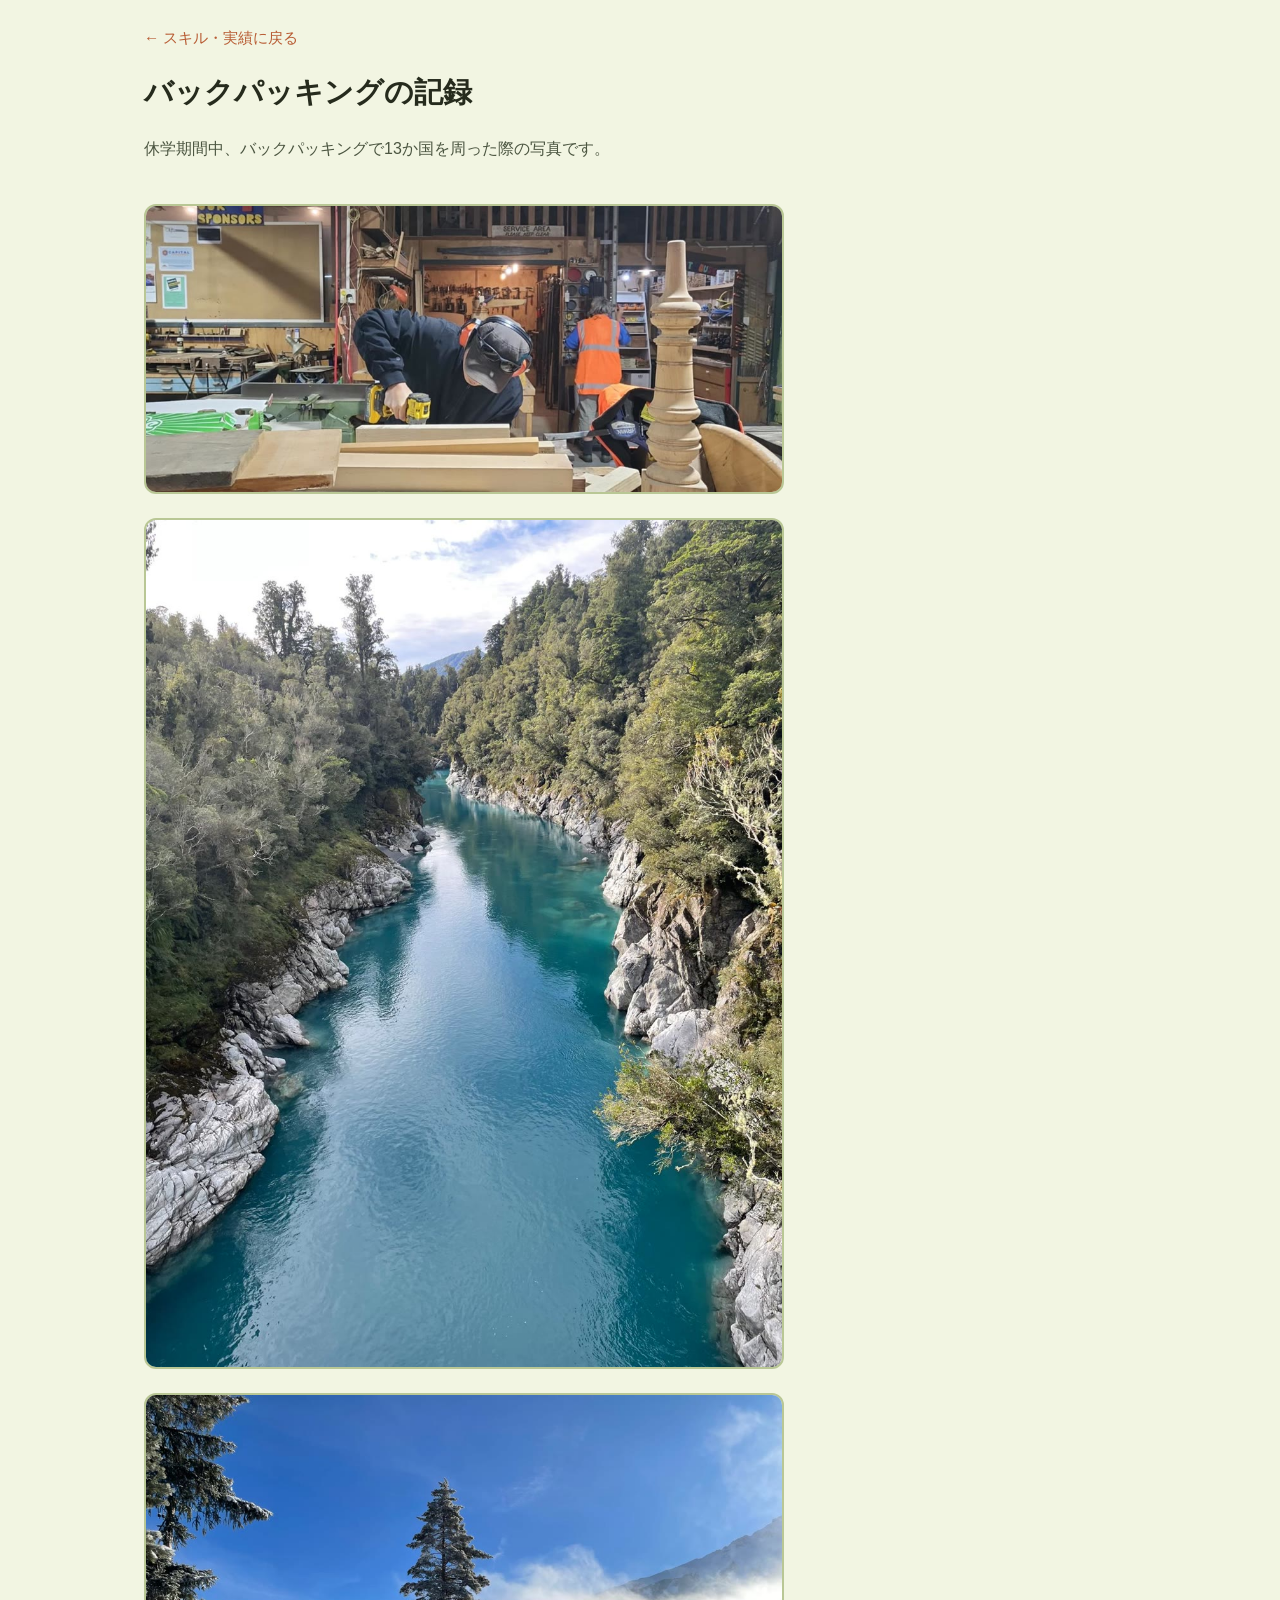
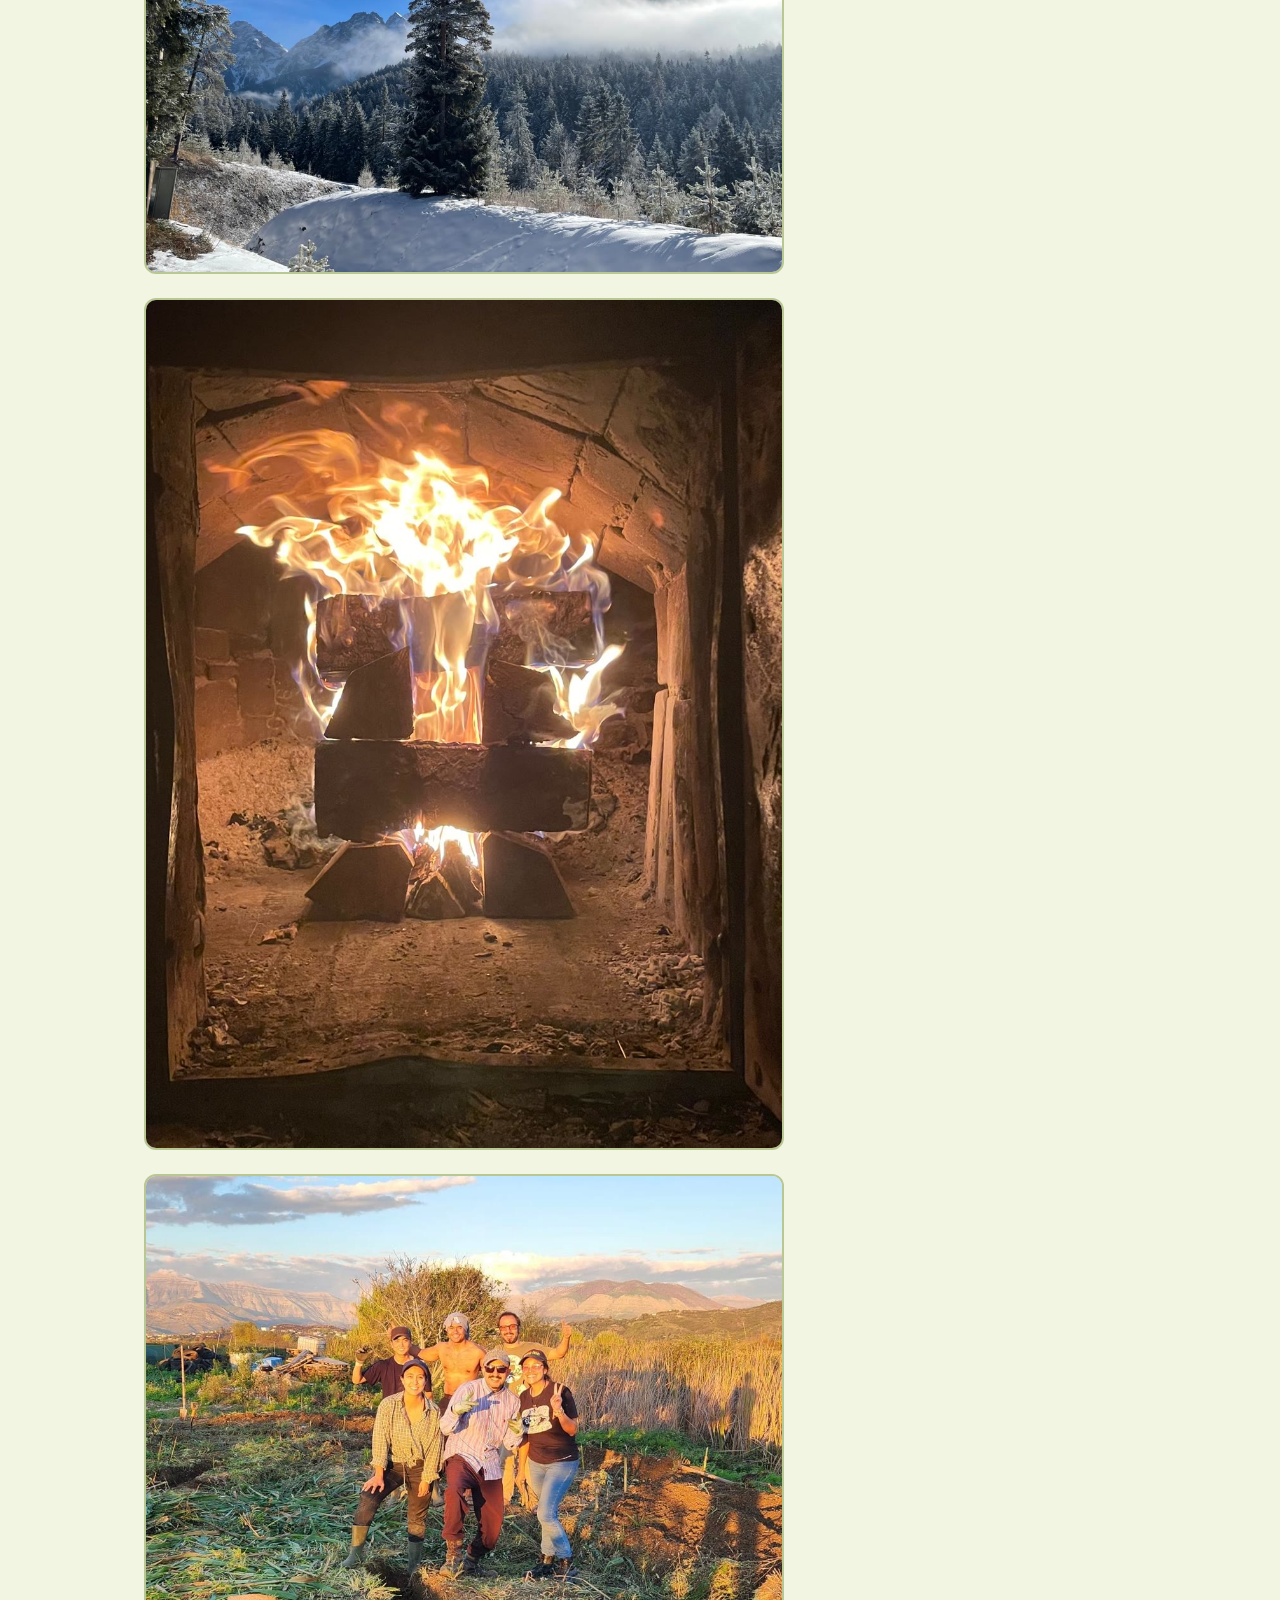
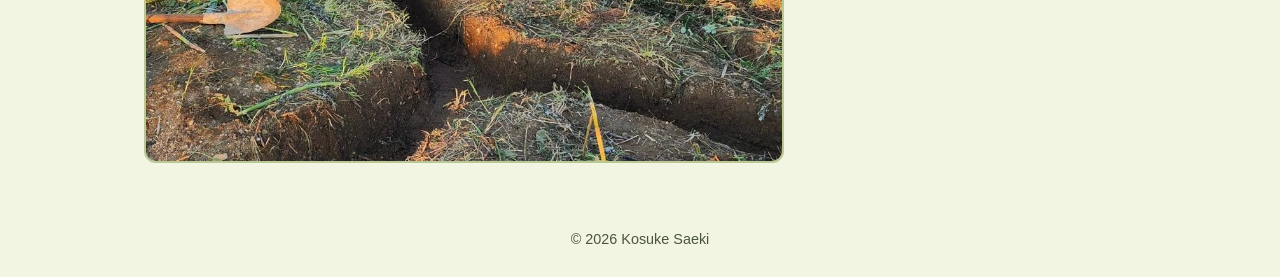
==== backpacking.html @ e6f02293 "Replace top banner photo, move backpacking photos to a dedicated gallery - Set the header banner to " ====
<!doctype html>
<html lang="ja">
<head>
  <meta charset="UTF-8" />
  <meta name="viewport" content="width=device-width, initial-scale=1.0" />
  <meta name="robots" content="noindex, nofollow" />
  <title>バックパッキングの記録 | 佐伯鴻介 Portfolio</title>
  <link rel="stylesheet" href="style.css" />
</head>
<body>
  <div class="page-header">
    <a class="back-link" href="skills.html">&larr; スキル・実績に戻る</a>
    <h1>バックパッキングの記録</h1>
    <p class="page-lead">休学期間中、バックパッキングで13か国を周った際の写真です。</p>
  </div>

  <section class="detail-section photo-gallery">
    <img src="images/backpacking-1.jpg" alt="バックパッキング中の一コマ1" />
    <img src="images/backpacking-2.jpg" alt="バックパッキング中の一コマ2" />
    <img src="images/backpacking-3.jpg" alt="バックパッキング中の一コマ3" />
    <img src="images/backpacking-4.jpg" alt="バックパッキング中の一コマ4" />
    <img src="images/backpacking-5.jpg" alt="バックパッキング中の一コマ5" />
  </section>

  <footer>&copy; 2026 Kosuke Saeki</footer>
</body>
</html>
---- style.css ----
:root {
  --color-bg: #f2f5e2;
  --color-card-bg: #e7edd0;
  --color-border: #b9c795;
  --color-text: #262b1d;
  --color-text-secondary: #4b5540;
  --color-accent: #b85c34;
  --color-accent-hover: #9a4b2a;
  --font-family: "Yu Gothic Medium", "Yu Gothic", "Noto Sans JP",
    "Hiragino Kaku Gothic ProN", Meiryo, sans-serif;
  --max-width: 1040px;
}

* {
  box-sizing: border-box;
}

body {
  margin: 0;
  background-color: var(--color-bg);
  color: var(--color-text);
  font-family: var(--font-family);
  font-size: 16px;
  line-height: 1.8;
}

a {
  color: var(--color-accent);
}

a:hover,
a:focus {
  color: var(--color-accent-hover);
}

img {
  max-width: 100%;
  display: block;
}

.container {
  max-width: var(--max-width);
  margin: 0 auto;
  padding: 0 24px;
}

/* ヘッダーバナー */
.banner {
  width: 100%;
  height: 280px;
  overflow: hidden;
}

.banner img {
  width: 100%;
  height: 100%;
  object-fit: cover;
}

/* 氏名・基本情報エリア */
.profile-summary {
  display: flex;
  align-items: center;
  gap: 32px;
  padding: 40px 24px;
  max-width: var(--max-width);
  margin: 0 auto;
}

.profile-summary__photo {
  flex: 0 0 auto;
  width: 144px;
  height: 144px;
  border-radius: 50%;
  overflow: hidden;
  border: 3px solid var(--color-border);
  background-color: var(--color-card-bg);
}

.profile-summary__photo img {
  width: 100%;
  height: 100%;
  object-fit: cover;
}

.profile-summary__text h1 {
  margin: 0 0 12px;
  font-size: 2rem;
}

.profile-summary__text p {
  margin: 0;
  color: var(--color-text-secondary);
  font-size: 1.05rem;
}

/* 5ブロックのナビゲーションカード */
.nav-grid {
  display: grid;
  grid-template-columns: repeat(5, 1fr);
  gap: 20px;
  padding: 16px 24px 56px;
  max-width: var(--max-width);
  margin: 0 auto;
}

.nav-card {
  display: flex;
  flex-direction: column;
  align-items: center;
  justify-content: center;
  aspect-ratio: 1 / 1;
  background-color: var(--color-card-bg);
  border: 2px solid var(--color-border);
  border-radius: 12px;
  text-decoration: none;
  color: var(--color-text);
  transition: border-color 0.2s ease, transform 0.2s ease;
}

.nav-card:hover,
.nav-card:focus {
  border-color: var(--color-accent);
  transform: translateY(-4px);
  color: var(--color-text);
}

.nav-card__label {
  width: 100%;
  text-align: center;
  padding: 10px 8px;
  font-size: 1rem;
  font-weight: 700;
  border-top: 2px solid var(--color-border);
  margin-top: auto;
}

.nav-card:hover .nav-card__label,
.nav-card:focus .nav-card__label {
  border-top-color: var(--color-accent);
}

.nav-card--photo {
  background-size: cover;
  background-position: center;
  justify-content: flex-end;
}

.nav-card--photo .nav-card__label {
  background-color: rgba(38, 43, 29, 0.72);
  color: #fff;
  border-top: none;
}

.nav-card--photo:hover,
.nav-card--photo:focus {
  border-color: var(--color-accent);
}

.nav-card--photo:hover .nav-card__label,
.nav-card--photo:focus .nav-card__label {
  background-color: var(--color-accent);
}

/* 詳細ページ内のセクション画像 */
.section-thumb {
  float: right;
  width: 260px;
  max-width: 40%;
  height: auto;
  margin: 0 0 20px 24px;
  border-radius: 12px;
  border: 2px solid var(--color-border);
  object-fit: cover;
}

.section-thumb--small {
  width: 160px;
}

.photo-gallery {
  display: flex;
  flex-direction: column;
  gap: 24px;
}

.photo-gallery img {
  width: 100%;
  max-width: 640px;
  border-radius: 12px;
  border: 2px solid var(--color-border);
}

@media (max-width: 600px) {
  .section-thumb {
    float: none;
    width: 100%;
    max-width: 320px;
    margin: 0 auto 20px;
  }

  .section-thumb--small {
    max-width: 160px;
  }
}

/* 詳細ページ共通 */
.page-header {
  padding: 24px;
  max-width: var(--max-width);
  margin: 0 auto;
}

.back-link {
  display: inline-block;
  margin-bottom: 16px;
  font-size: 0.95rem;
  text-decoration: none;
}

.page-header h1 {
  margin: 0 0 8px;
  font-size: 1.8rem;
}

.page-lead {
  color: var(--color-text-secondary);
}

.detail-section {
  max-width: var(--max-width);
  margin: 0 auto;
  padding: 0 24px 40px;
}

.detail-section h2 {
  font-size: 1.3rem;
  border-bottom: 2px solid var(--color-border);
  padding-bottom: 6px;
  margin-top: 40px;
}

.detail-section .placeholder-note {
  color: var(--color-text-secondary);
  font-style: normal;
}

.detail-section ul {
  margin: 0;
  padding-left: 1.4em;
}

.detail-section li {
  margin-bottom: 6px;
}

.photo-grid {
  display: grid;
  grid-template-columns: repeat(2, 1fr);
  gap: 16px;
  max-width: 480px;
}

.photo-grid img {
  width: 100%;
  aspect-ratio: 1 / 1;
  object-fit: cover;
  border-radius: 12px;
  border: 2px solid var(--color-border);
}

@media (max-width: 480px) {
  .photo-grid {
    grid-template-columns: 1fr;
    max-width: 260px;
  }
}

footer {
  text-align: center;
  padding: 24px;
  color: var(--color-text-secondary);
  font-size: 0.9rem;
}

/* レスポンシブ */
@media (max-width: 900px) {
  .nav-grid {
    grid-template-columns: repeat(3, 1fr);
  }
}

@media (max-width: 600px) {
  .banner {
    height: 160px;
  }

  .profile-summary {
    flex-direction: column;
    text-align: center;
    gap: 16px;
    padding: 28px 20px;
  }

  .nav-grid {
    grid-template-columns: repeat(2, 1fr);
    padding: 8px 20px 40px;
  }

  .profile-summary__text h1 {
    font-size: 1.6rem;
  }
}
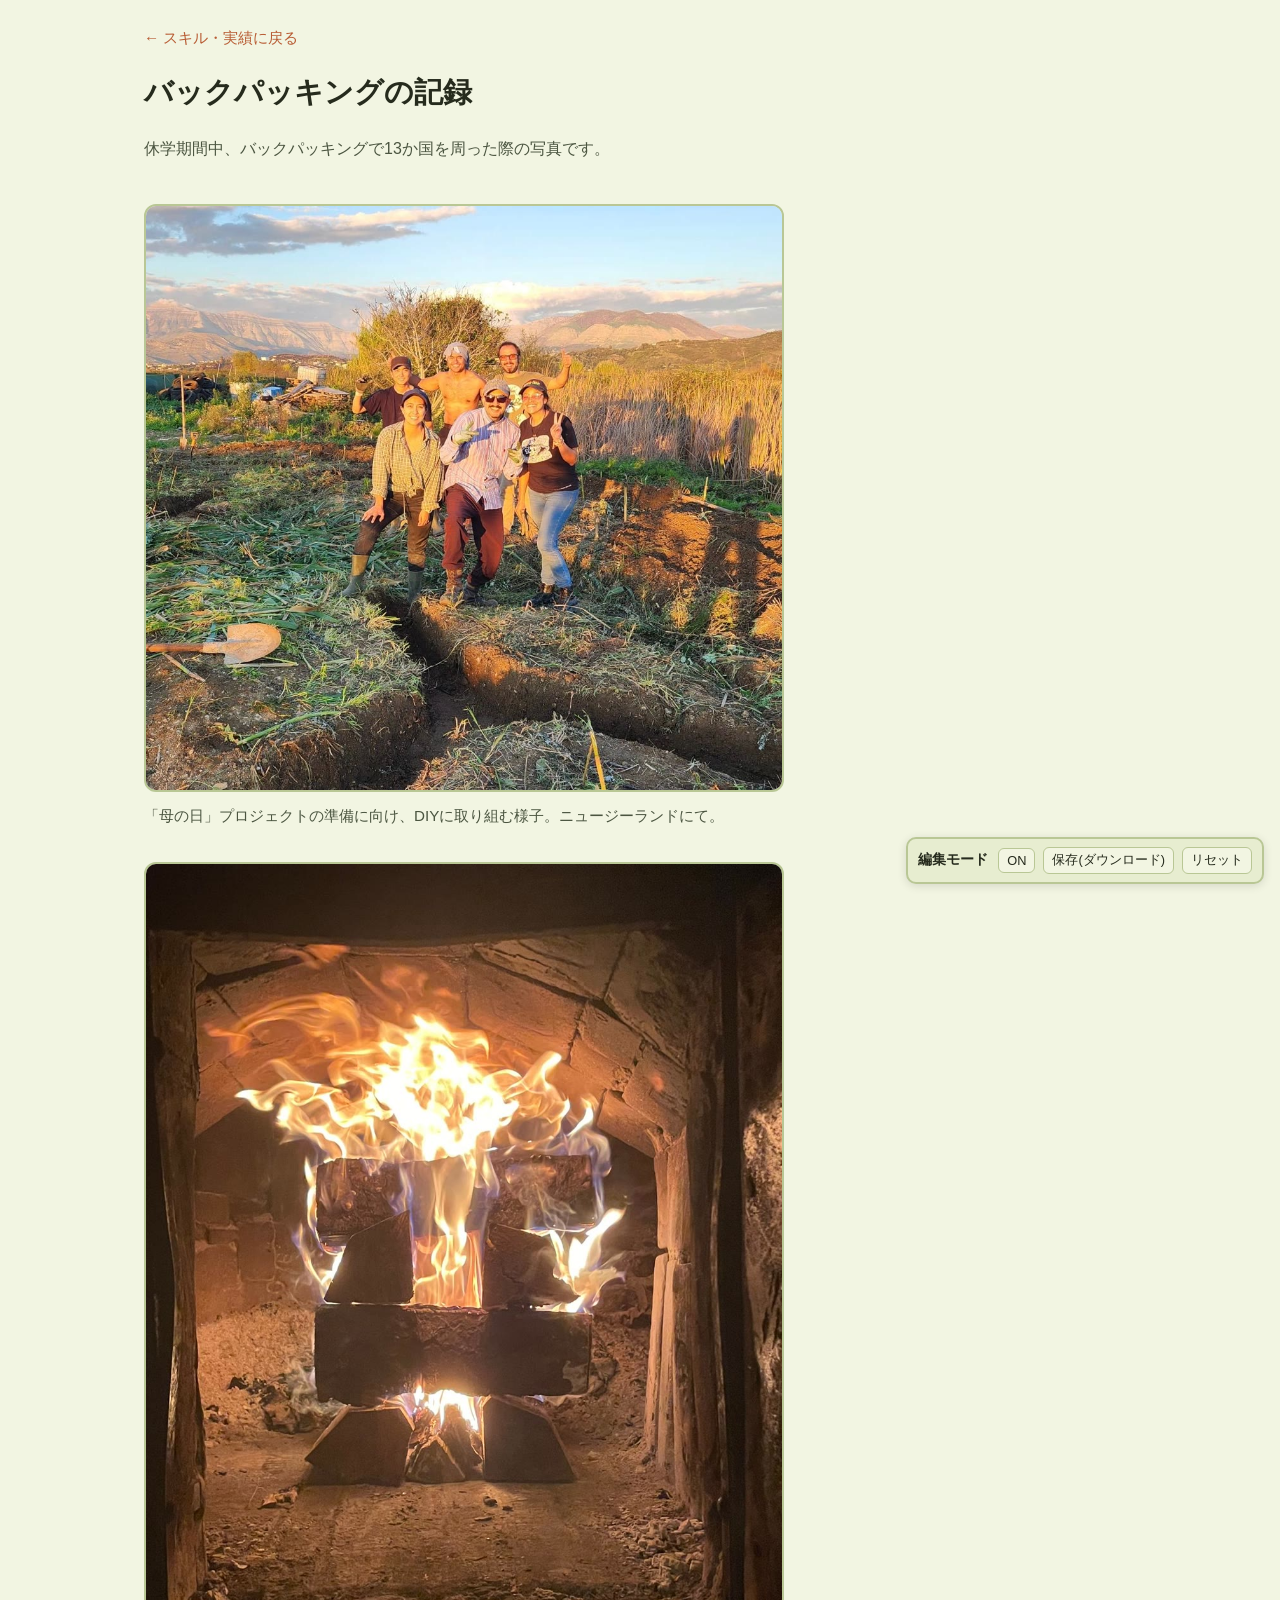
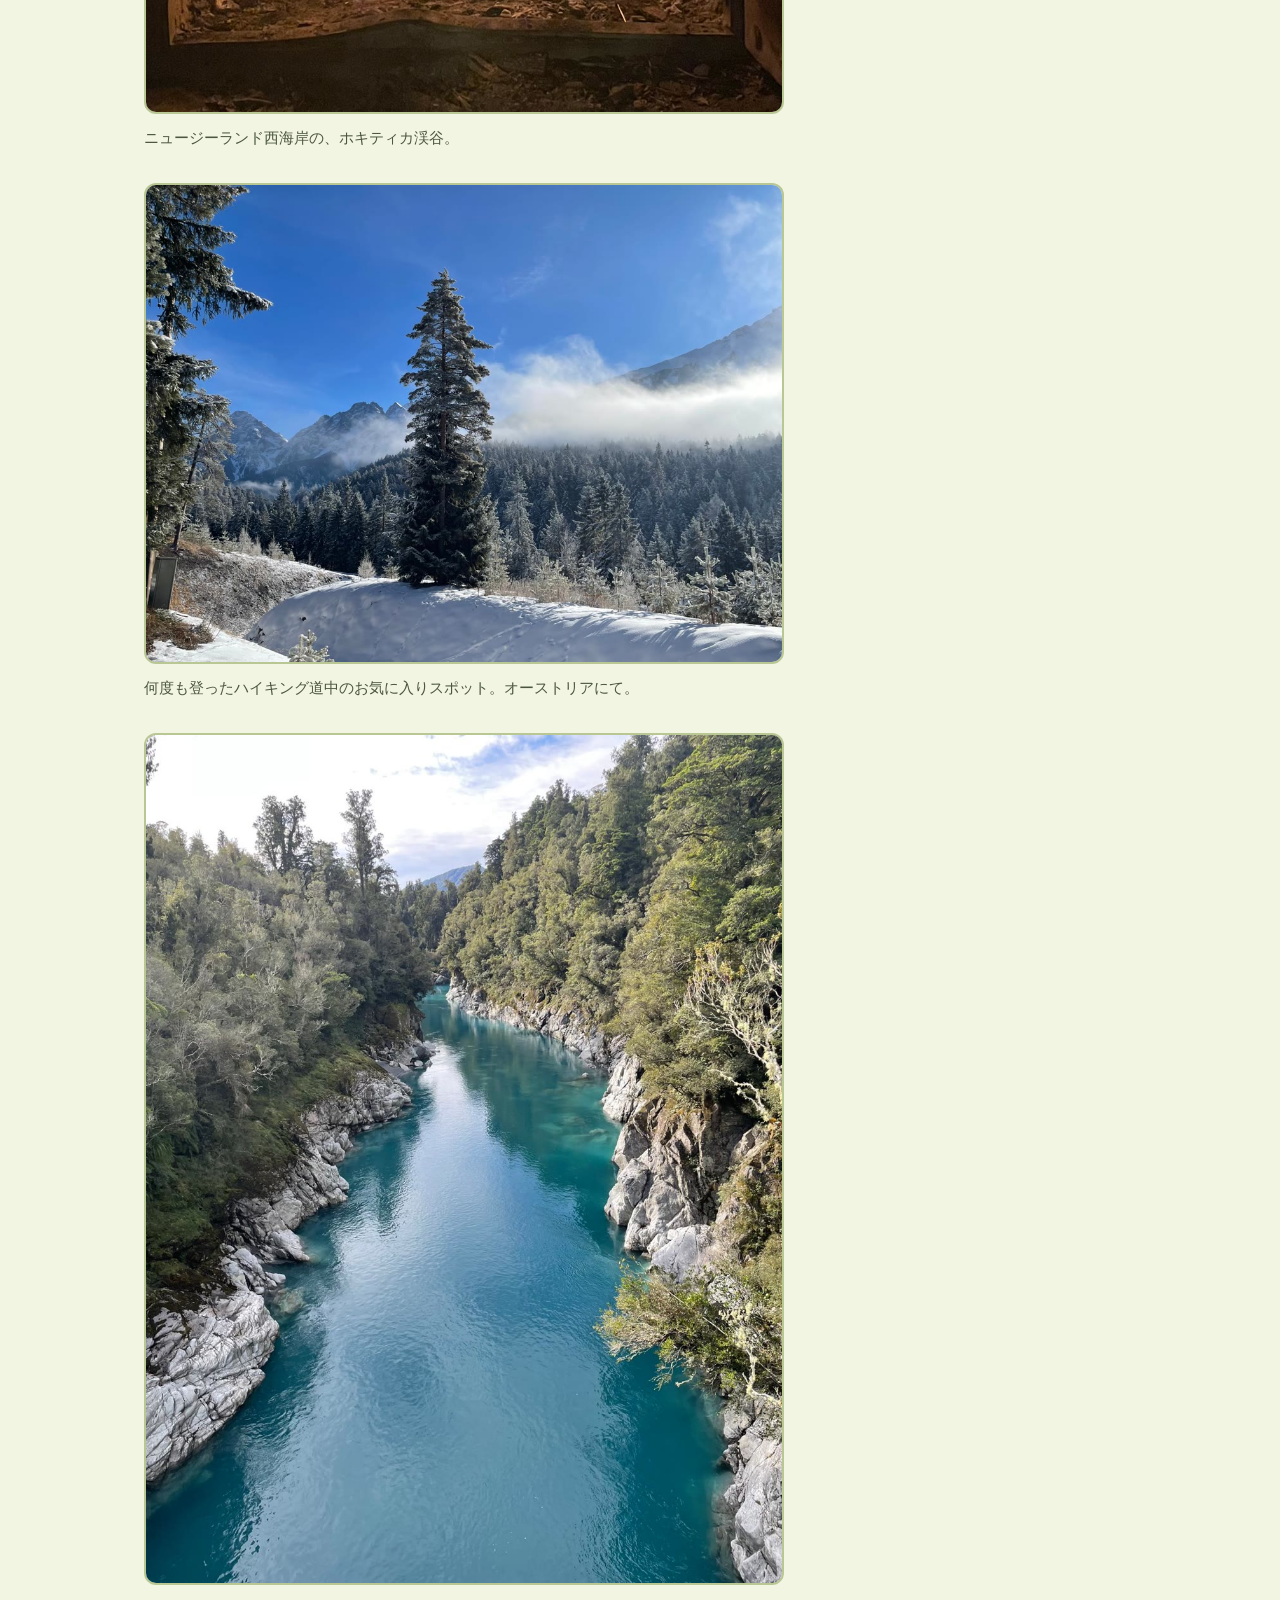
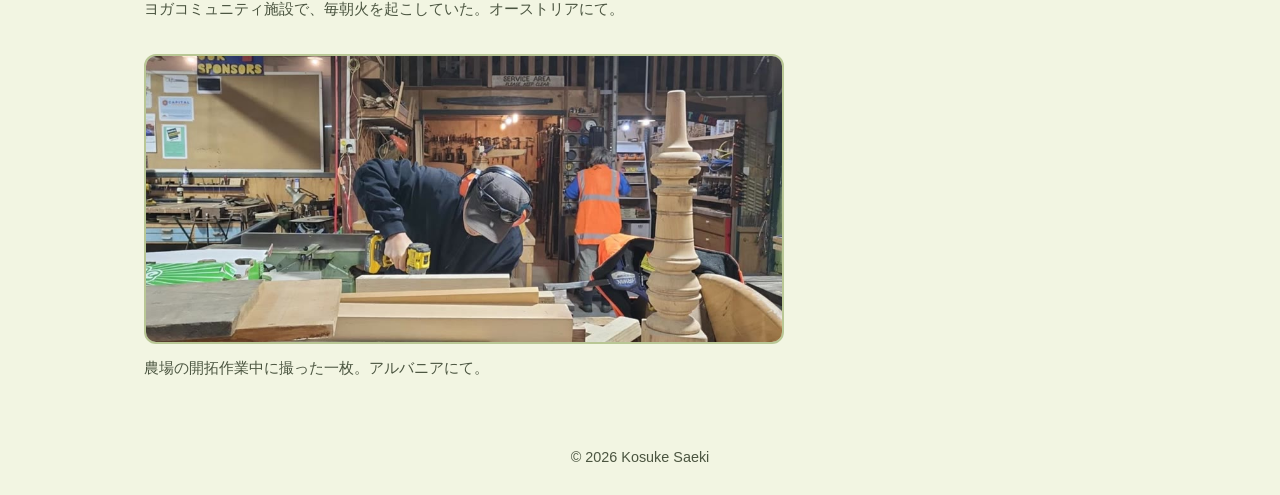
==== commit debb1a65: "Re-enable text editing across all seven pages Restore edit-mode.js and its script include on every p" ====
--- a/backpacking.html
+++ b/backpacking.html
@@ -15,13 +15,29 @@
   </div>
 
   <section class="detail-section photo-gallery">
-    <img src="images/backpacking-1.jpg" alt="バックパッキング中の一コマ1" />
-    <img src="images/backpacking-2.jpg" alt="バックパッキング中の一コマ2" />
-    <img src="images/backpacking-3.jpg" alt="バックパッキング中の一コマ3" />
-    <img src="images/backpacking-4.jpg" alt="バックパッキング中の一コマ4" />
-    <img src="images/backpacking-5.jpg" alt="バックパッキング中の一コマ5" />
+    <figure>
+      <img src="images/backpacking-5.jpg" alt="ニュージーランドでDIYに取り組む様子" />
+      <figcaption>「母の日」プロジェクトの準備に向け、DIYに取り組む様子。ニュージーランドにて。</figcaption>
+    </figure>
+    <figure>
+      <img src="images/backpacking-4.jpg" alt="ニュージーランド西海岸のホキティカ渓谷" />
+      <figcaption>ニュージーランド西海岸の、ホキティカ渓谷。</figcaption>
+    </figure>
+    <figure>
+      <img src="images/backpacking-3.jpg" alt="オーストリアでのお気に入りのハイキングスポット" />
+      <figcaption>何度も登ったハイキング道中のお気に入りスポット。オーストリアにて。</figcaption>
+    </figure>
+    <figure>
+      <img src="images/backpacking-2.jpg" alt="オーストリアのヨガコミュニティ施設で火を起こす様子" />
+      <figcaption>ヨガコミュニティ施設で、毎朝火を起こしていた。オーストリアにて。</figcaption>
+    </figure>
+    <figure>
+      <img src="images/backpacking-1.jpg" alt="アルバニアの農場での開拓作業" />
+      <figcaption>農場の開拓作業中に撮った一枚。アルバニアにて。</figcaption>
+    </figure>
   </section>
 
   <footer>&copy; 2026 Kosuke Saeki</footer>
+  <script src="edit-mode.js" defer></script>
 </body>
 </html>
--- a/style.css
+++ b/style.css
@@ -181,14 +181,25 @@
 .photo-gallery {
   display: flex;
   flex-direction: column;
-  gap: 24px;
+  gap: 32px;
+}
+
+.photo-gallery figure {
+  margin: 0;
+  max-width: 640px;
 }
 
 .photo-gallery img {
   width: 100%;
-  max-width: 640px;
+  display: block;
   border-radius: 12px;
   border: 2px solid var(--color-border);
+}
+
+.photo-gallery figcaption {
+  margin-top: 10px;
+  color: var(--color-text-secondary);
+  font-size: 0.95rem;
 }
 
 @media (max-width: 600px) {
@@ -283,6 +294,88 @@
   font-size: 0.9rem;
 }
 
+/* 編集モード */
+.edit-mode-active [contenteditable="true"]:hover,
+.edit-mode-active [contenteditable="true"]:focus {
+  outline: 2px dashed var(--color-accent);
+  outline-offset: 2px;
+  background-color: rgba(184, 92, 52, 0.06);
+}
+
+.edit-panel {
+  position: fixed;
+  right: 16px;
+  bottom: 16px;
+  z-index: 1000;
+  display: flex;
+  align-items: center;
+  gap: 8px;
+  background-color: var(--color-card-bg);
+  border: 2px solid var(--color-border);
+  border-radius: 10px;
+  padding: 8px 10px;
+  font-size: 0.85rem;
+  box-shadow: 0 2px 10px rgba(0, 0, 0, 0.12);
+}
+
+.edit-panel__label {
+  font-weight: 700;
+  color: var(--color-text);
+  margin-right: 2px;
+}
+
+.edit-panel button {
+  font-family: var(--font-family);
+  font-size: 0.8rem;
+  border: 1px solid var(--color-border);
+  background-color: var(--color-bg);
+  color: var(--color-text);
+  border-radius: 6px;
+  padding: 4px 8px;
+  cursor: pointer;
+}
+
+.edit-panel button:hover {
+  border-color: var(--color-accent);
+  color: var(--color-accent);
+}
+
+.edit-img-dragging {
+  cursor: grabbing !important;
+  opacity: 0.85;
+  outline: 2px dashed var(--color-accent);
+  outline-offset: 2px;
+}
+
+.edit-img-toolbar {
+  position: absolute;
+  z-index: 1001;
+  display: flex;
+  gap: 4px;
+  background-color: var(--color-card-bg);
+  border: 2px solid var(--color-accent);
+  border-radius: 8px;
+  padding: 4px;
+  box-shadow: 0 2px 10px rgba(0, 0, 0, 0.18);
+}
+
+.edit-img-toolbar button {
+  font-family: var(--font-family);
+  font-size: 0.85rem;
+  line-height: 1;
+  border: 1px solid var(--color-border);
+  background-color: var(--color-bg);
+  color: var(--color-text);
+  border-radius: 5px;
+  padding: 5px 7px;
+  cursor: pointer;
+}
+
+.edit-img-toolbar button:hover {
+  border-color: var(--color-accent);
+  color: var(--color-accent);
+}
+
 /* レスポンシブ */
 @media (max-width: 900px) {
   .nav-grid {
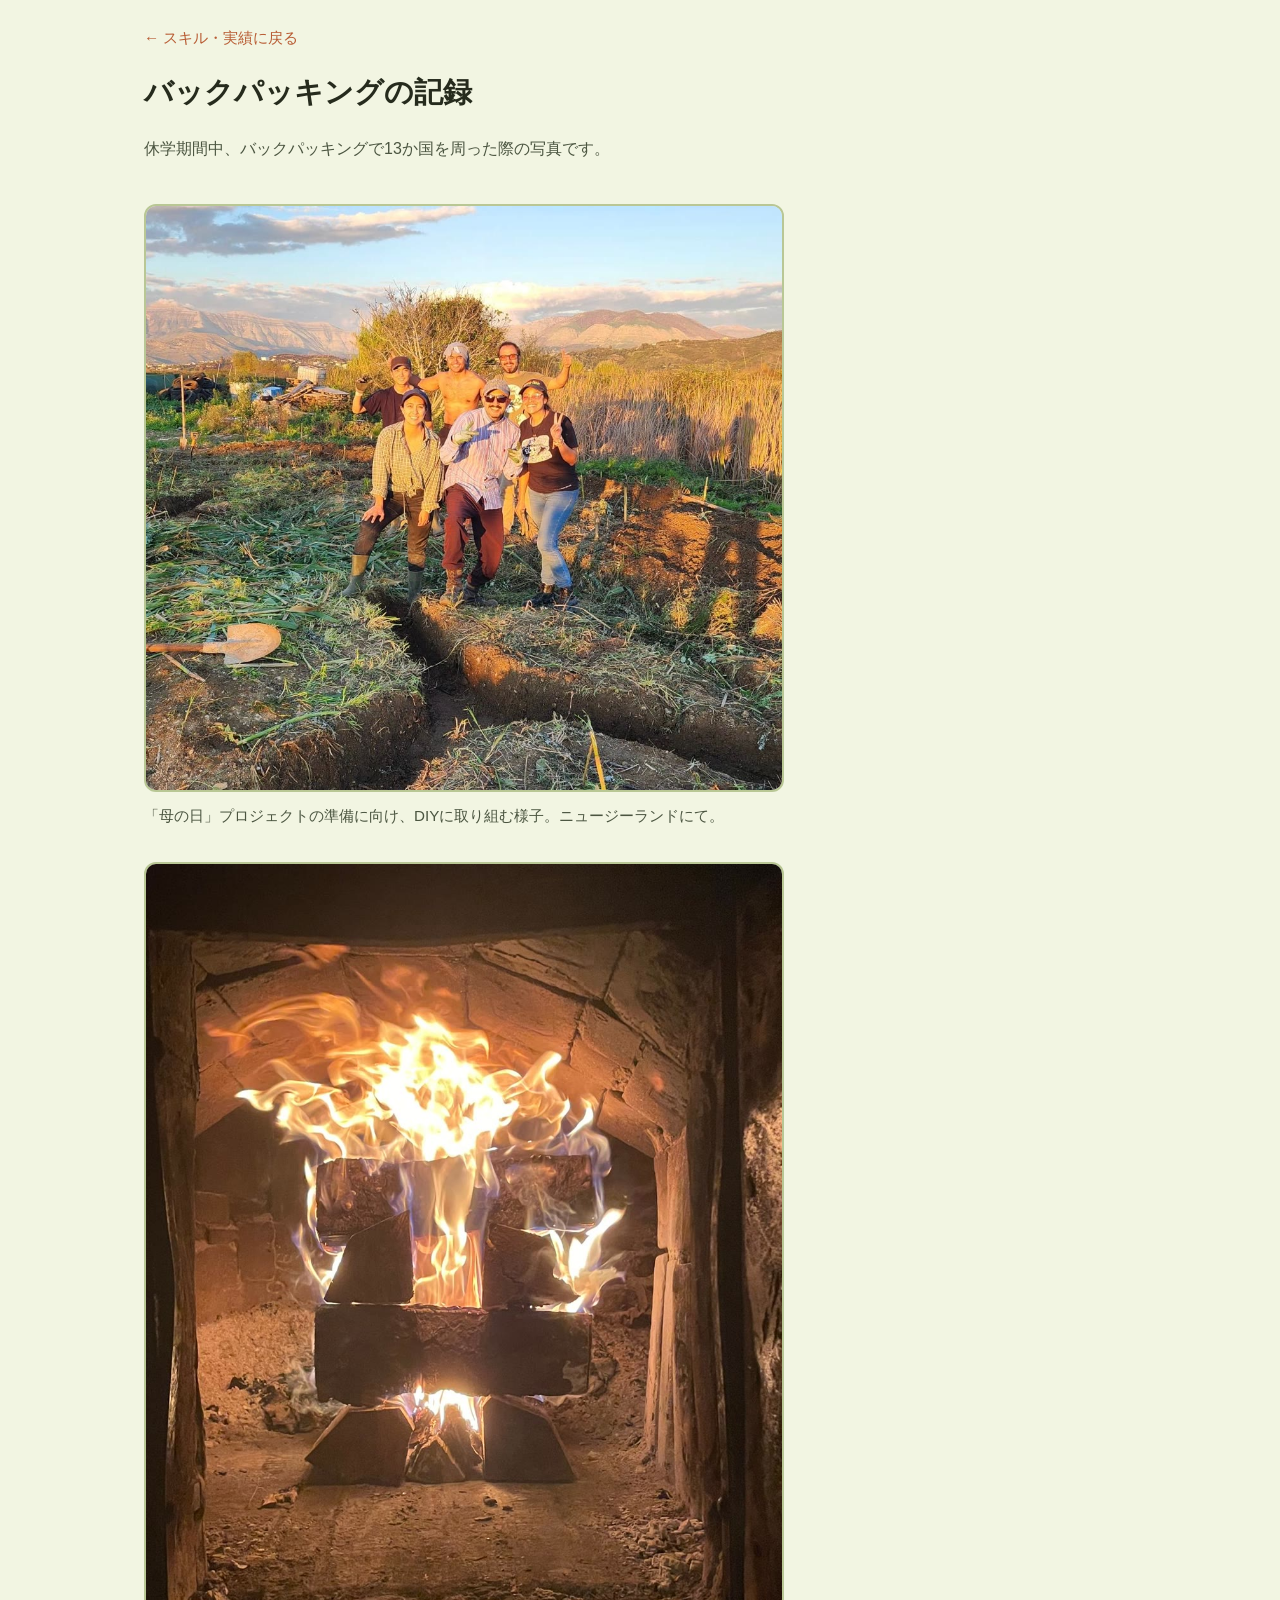
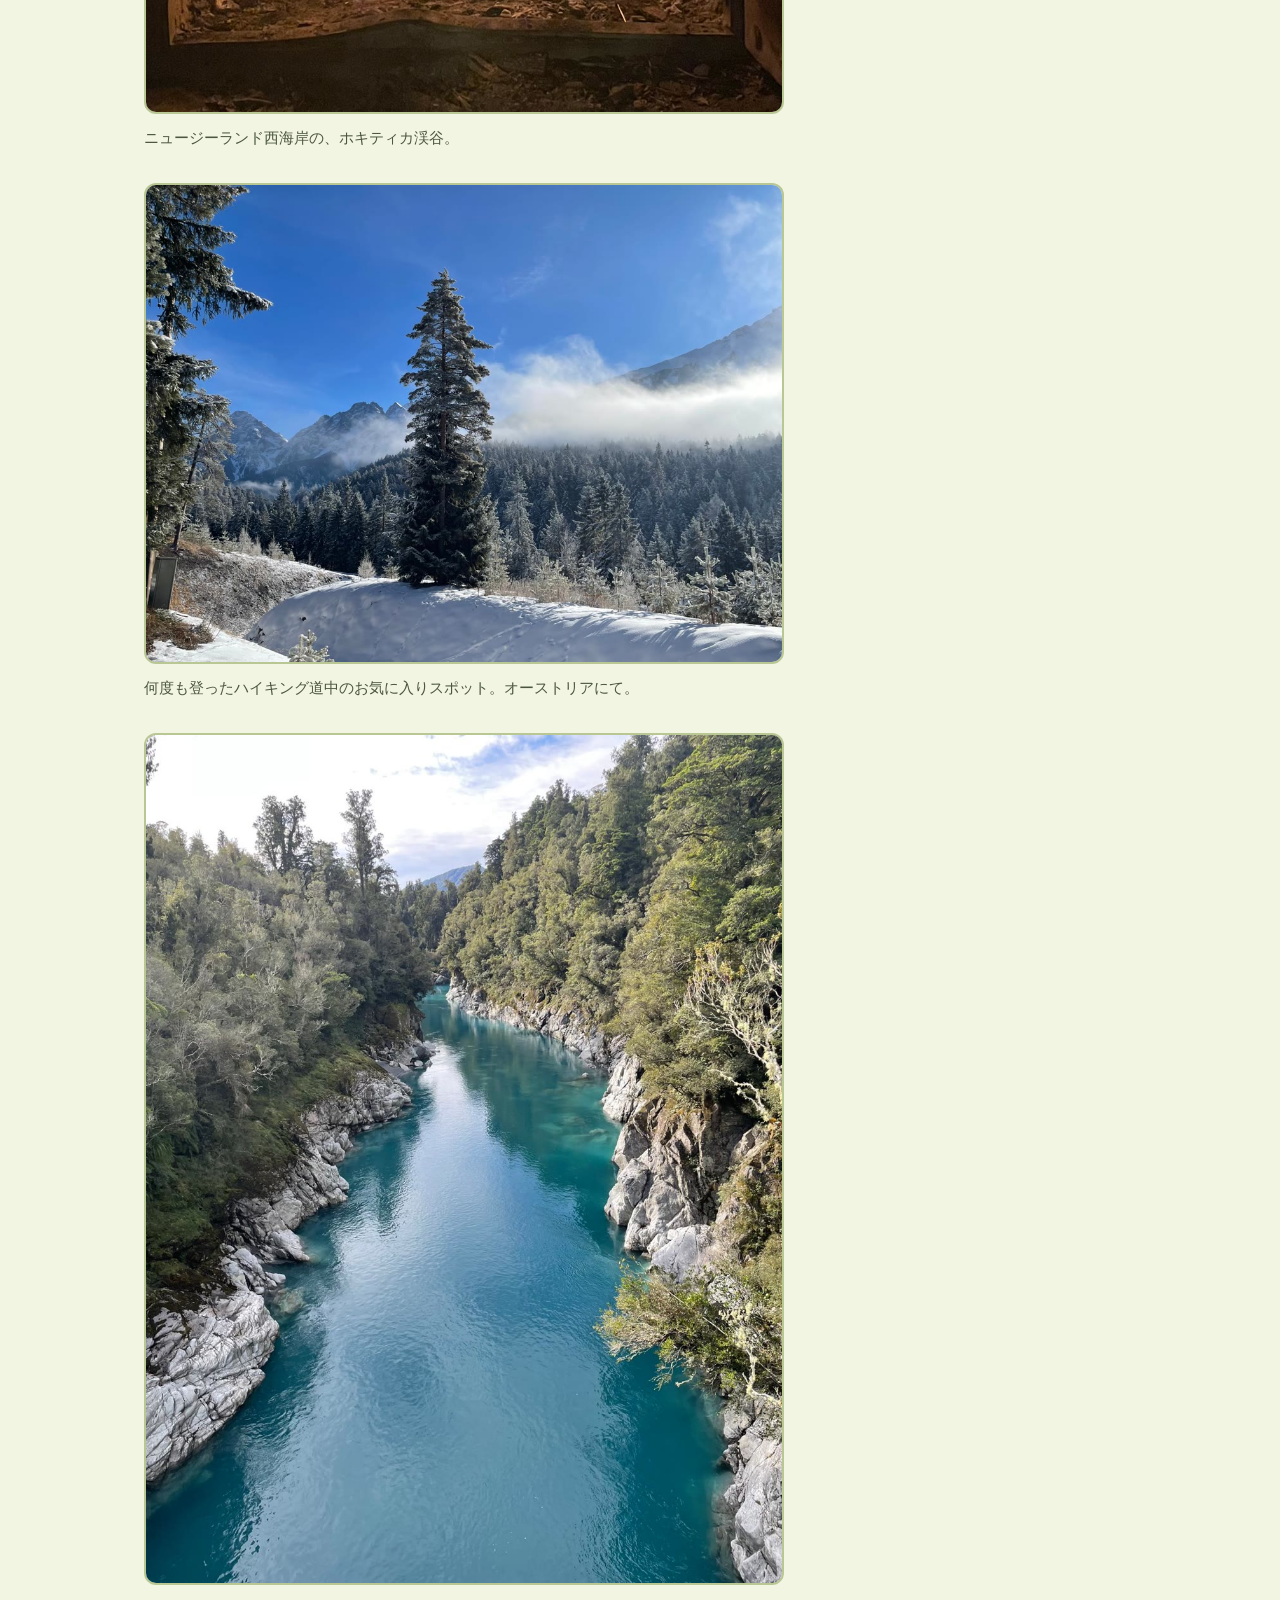
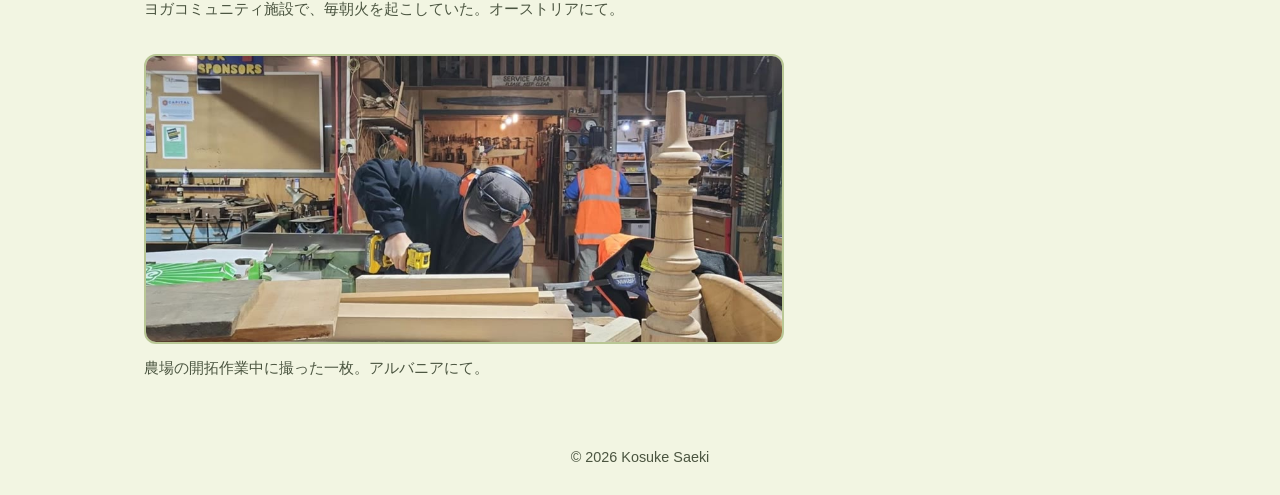
==== commit 25f5d2df: "Lock the site for public launch: remove edit mode from all pages Verified the user's edit-panel expo" ====
--- a/backpacking.html
+++ b/backpacking.html
@@ -38,6 +38,5 @@
   </section>
 
   <footer>&copy; 2026 Kosuke Saeki</footer>
-  <script src="edit-mode.js" defer></script>
 </body>
 </html>
--- a/style.css
+++ b/style.css
@@ -294,87 +294,6 @@
   font-size: 0.9rem;
 }
 
-/* 編集モード */
-.edit-mode-active [contenteditable="true"]:hover,
-.edit-mode-active [contenteditable="true"]:focus {
-  outline: 2px dashed var(--color-accent);
-  outline-offset: 2px;
-  background-color: rgba(184, 92, 52, 0.06);
-}
-
-.edit-panel {
-  position: fixed;
-  right: 16px;
-  bottom: 16px;
-  z-index: 1000;
-  display: flex;
-  align-items: center;
-  gap: 8px;
-  background-color: var(--color-card-bg);
-  border: 2px solid var(--color-border);
-  border-radius: 10px;
-  padding: 8px 10px;
-  font-size: 0.85rem;
-  box-shadow: 0 2px 10px rgba(0, 0, 0, 0.12);
-}
-
-.edit-panel__label {
-  font-weight: 700;
-  color: var(--color-text);
-  margin-right: 2px;
-}
-
-.edit-panel button {
-  font-family: var(--font-family);
-  font-size: 0.8rem;
-  border: 1px solid var(--color-border);
-  background-color: var(--color-bg);
-  color: var(--color-text);
-  border-radius: 6px;
-  padding: 4px 8px;
-  cursor: pointer;
-}
-
-.edit-panel button:hover {
-  border-color: var(--color-accent);
-  color: var(--color-accent);
-}
-
-.edit-img-dragging {
-  cursor: grabbing !important;
-  opacity: 0.85;
-  outline: 2px dashed var(--color-accent);
-  outline-offset: 2px;
-}
-
-.edit-img-toolbar {
-  position: absolute;
-  z-index: 1001;
-  display: flex;
-  gap: 4px;
-  background-color: var(--color-card-bg);
-  border: 2px solid var(--color-accent);
-  border-radius: 8px;
-  padding: 4px;
-  box-shadow: 0 2px 10px rgba(0, 0, 0, 0.18);
-}
-
-.edit-img-toolbar button {
-  font-family: var(--font-family);
-  font-size: 0.85rem;
-  line-height: 1;
-  border: 1px solid var(--color-border);
-  background-color: var(--color-bg);
-  color: var(--color-text);
-  border-radius: 5px;
-  padding: 5px 7px;
-  cursor: pointer;
-}
-
-.edit-img-toolbar button:hover {
-  border-color: var(--color-accent);
-  color: var(--color-accent);
-}
 
 /* レスポンシブ */
 @media (max-width: 900px) {
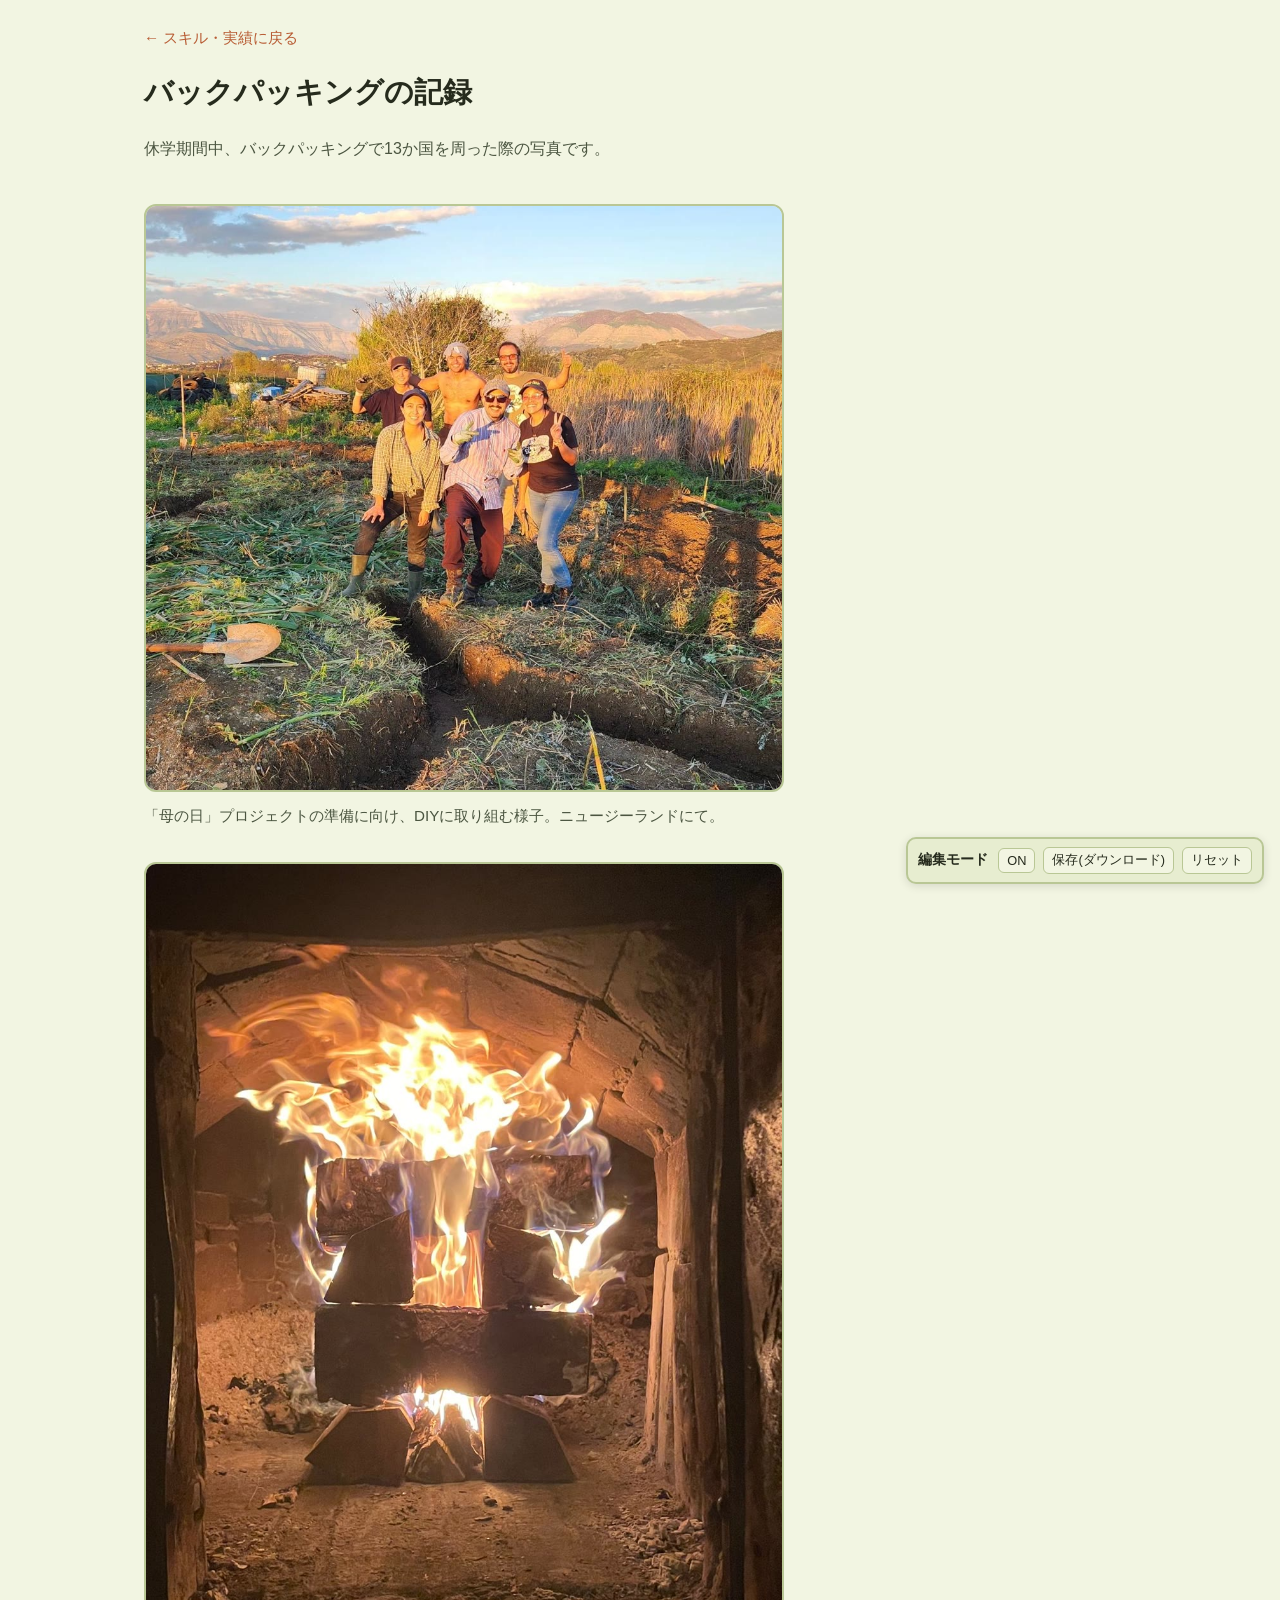
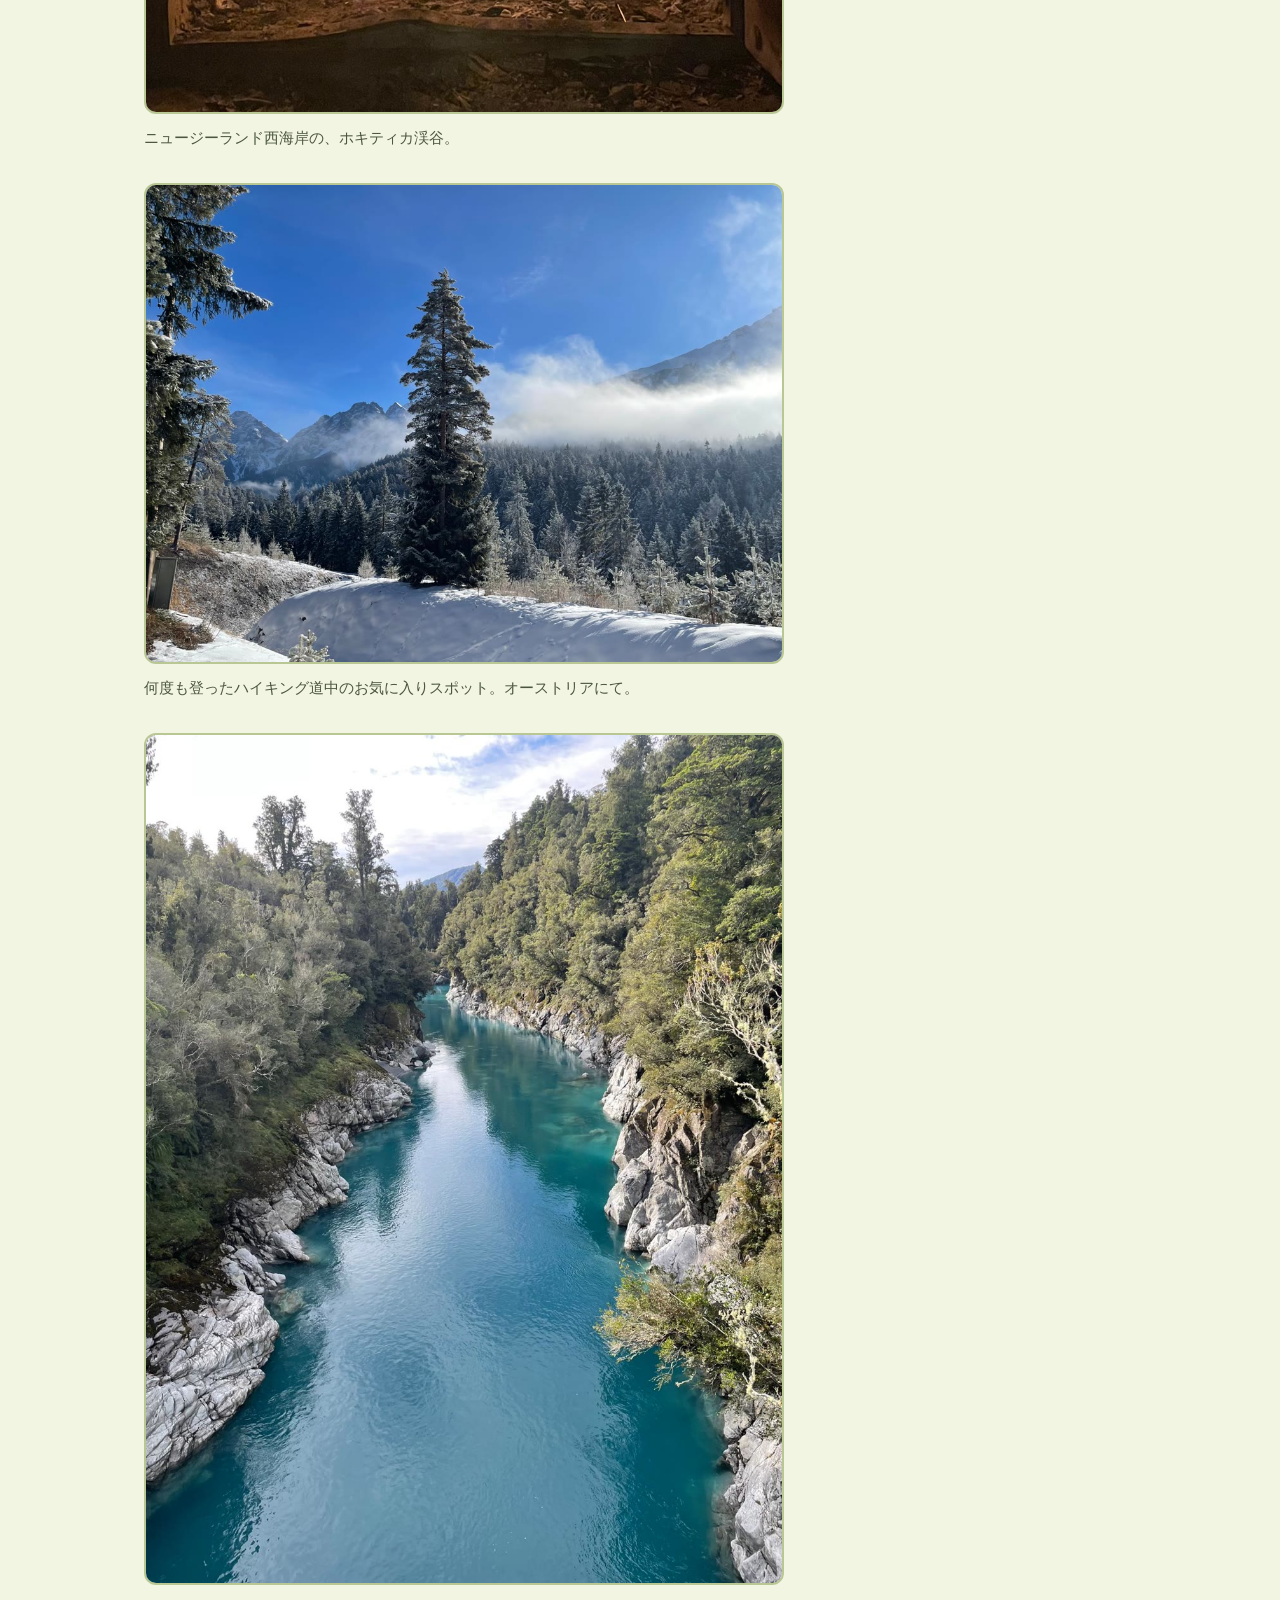
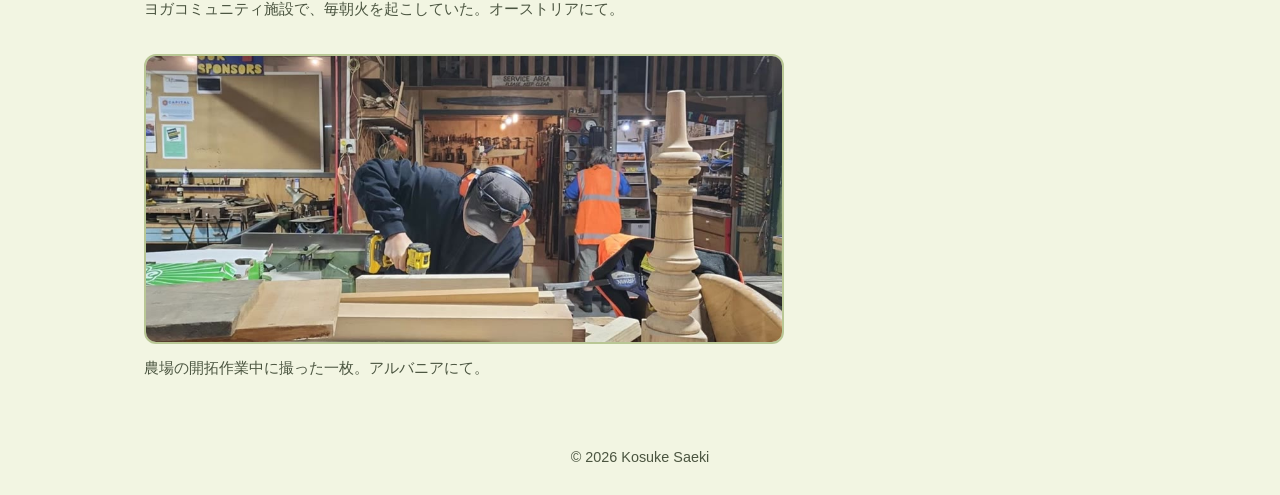
==== commit 715dba88: "Re-enable text and image editing across all seven pages Restore edit-mode.js and its script include " ====
--- a/backpacking.html
+++ b/backpacking.html
@@ -38,5 +38,6 @@
   </section>
 
   <footer>&copy; 2026 Kosuke Saeki</footer>
+  <script src="edit-mode.js" defer></script>
 </body>
 </html>
--- a/style.css
+++ b/style.css
@@ -294,6 +294,87 @@
   font-size: 0.9rem;
 }
 
+/* 編集モード */
+.edit-mode-active [contenteditable="true"]:hover,
+.edit-mode-active [contenteditable="true"]:focus {
+  outline: 2px dashed var(--color-accent);
+  outline-offset: 2px;
+  background-color: rgba(184, 92, 52, 0.06);
+}
+
+.edit-panel {
+  position: fixed;
+  right: 16px;
+  bottom: 16px;
+  z-index: 1000;
+  display: flex;
+  align-items: center;
+  gap: 8px;
+  background-color: var(--color-card-bg);
+  border: 2px solid var(--color-border);
+  border-radius: 10px;
+  padding: 8px 10px;
+  font-size: 0.85rem;
+  box-shadow: 0 2px 10px rgba(0, 0, 0, 0.12);
+}
+
+.edit-panel__label {
+  font-weight: 700;
+  color: var(--color-text);
+  margin-right: 2px;
+}
+
+.edit-panel button {
+  font-family: var(--font-family);
+  font-size: 0.8rem;
+  border: 1px solid var(--color-border);
+  background-color: var(--color-bg);
+  color: var(--color-text);
+  border-radius: 6px;
+  padding: 4px 8px;
+  cursor: pointer;
+}
+
+.edit-panel button:hover {
+  border-color: var(--color-accent);
+  color: var(--color-accent);
+}
+
+.edit-img-dragging {
+  cursor: grabbing !important;
+  opacity: 0.85;
+  outline: 2px dashed var(--color-accent);
+  outline-offset: 2px;
+}
+
+.edit-img-toolbar {
+  position: absolute;
+  z-index: 1001;
+  display: flex;
+  gap: 4px;
+  background-color: var(--color-card-bg);
+  border: 2px solid var(--color-accent);
+  border-radius: 8px;
+  padding: 4px;
+  box-shadow: 0 2px 10px rgba(0, 0, 0, 0.18);
+}
+
+.edit-img-toolbar button {
+  font-family: var(--font-family);
+  font-size: 0.85rem;
+  line-height: 1;
+  border: 1px solid var(--color-border);
+  background-color: var(--color-bg);
+  color: var(--color-text);
+  border-radius: 5px;
+  padding: 5px 7px;
+  cursor: pointer;
+}
+
+.edit-img-toolbar button:hover {
+  border-color: var(--color-accent);
+  color: var(--color-accent);
+}
 
 /* レスポンシブ */
 @media (max-width: 900px) {
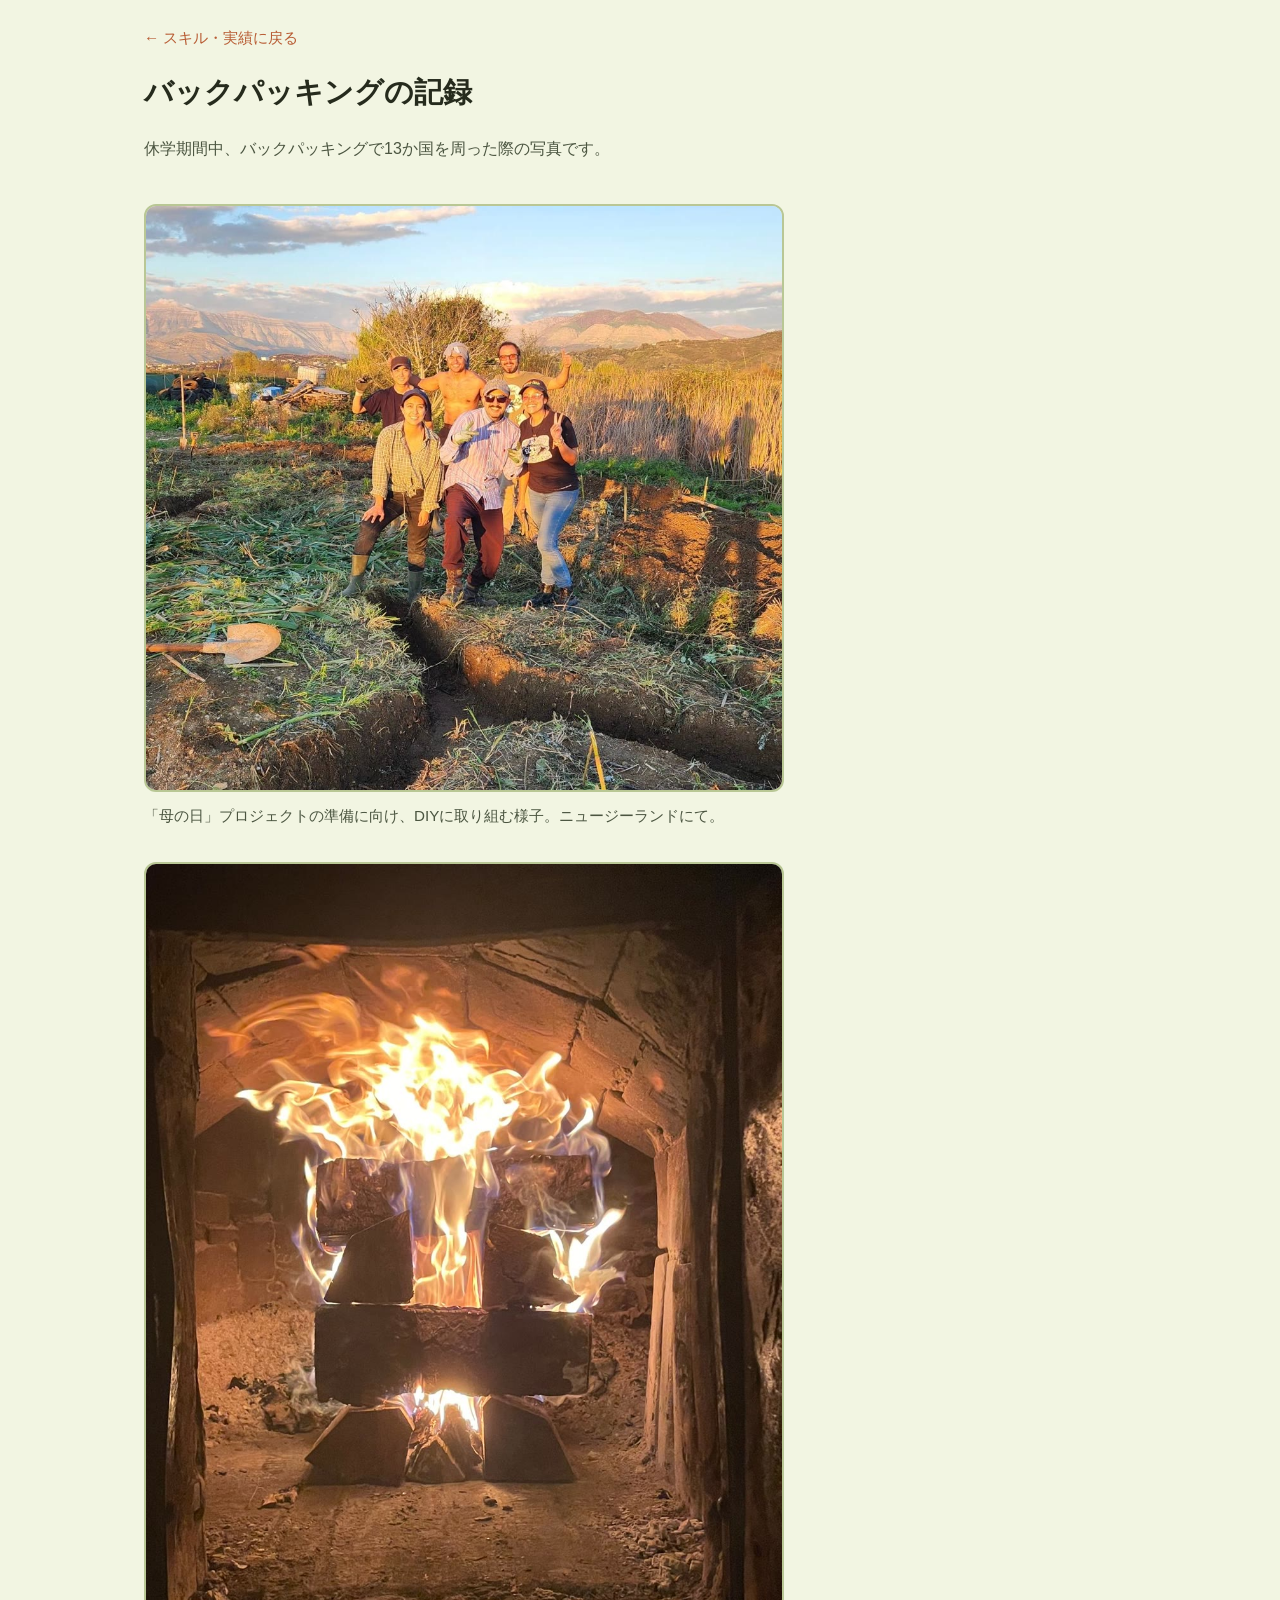
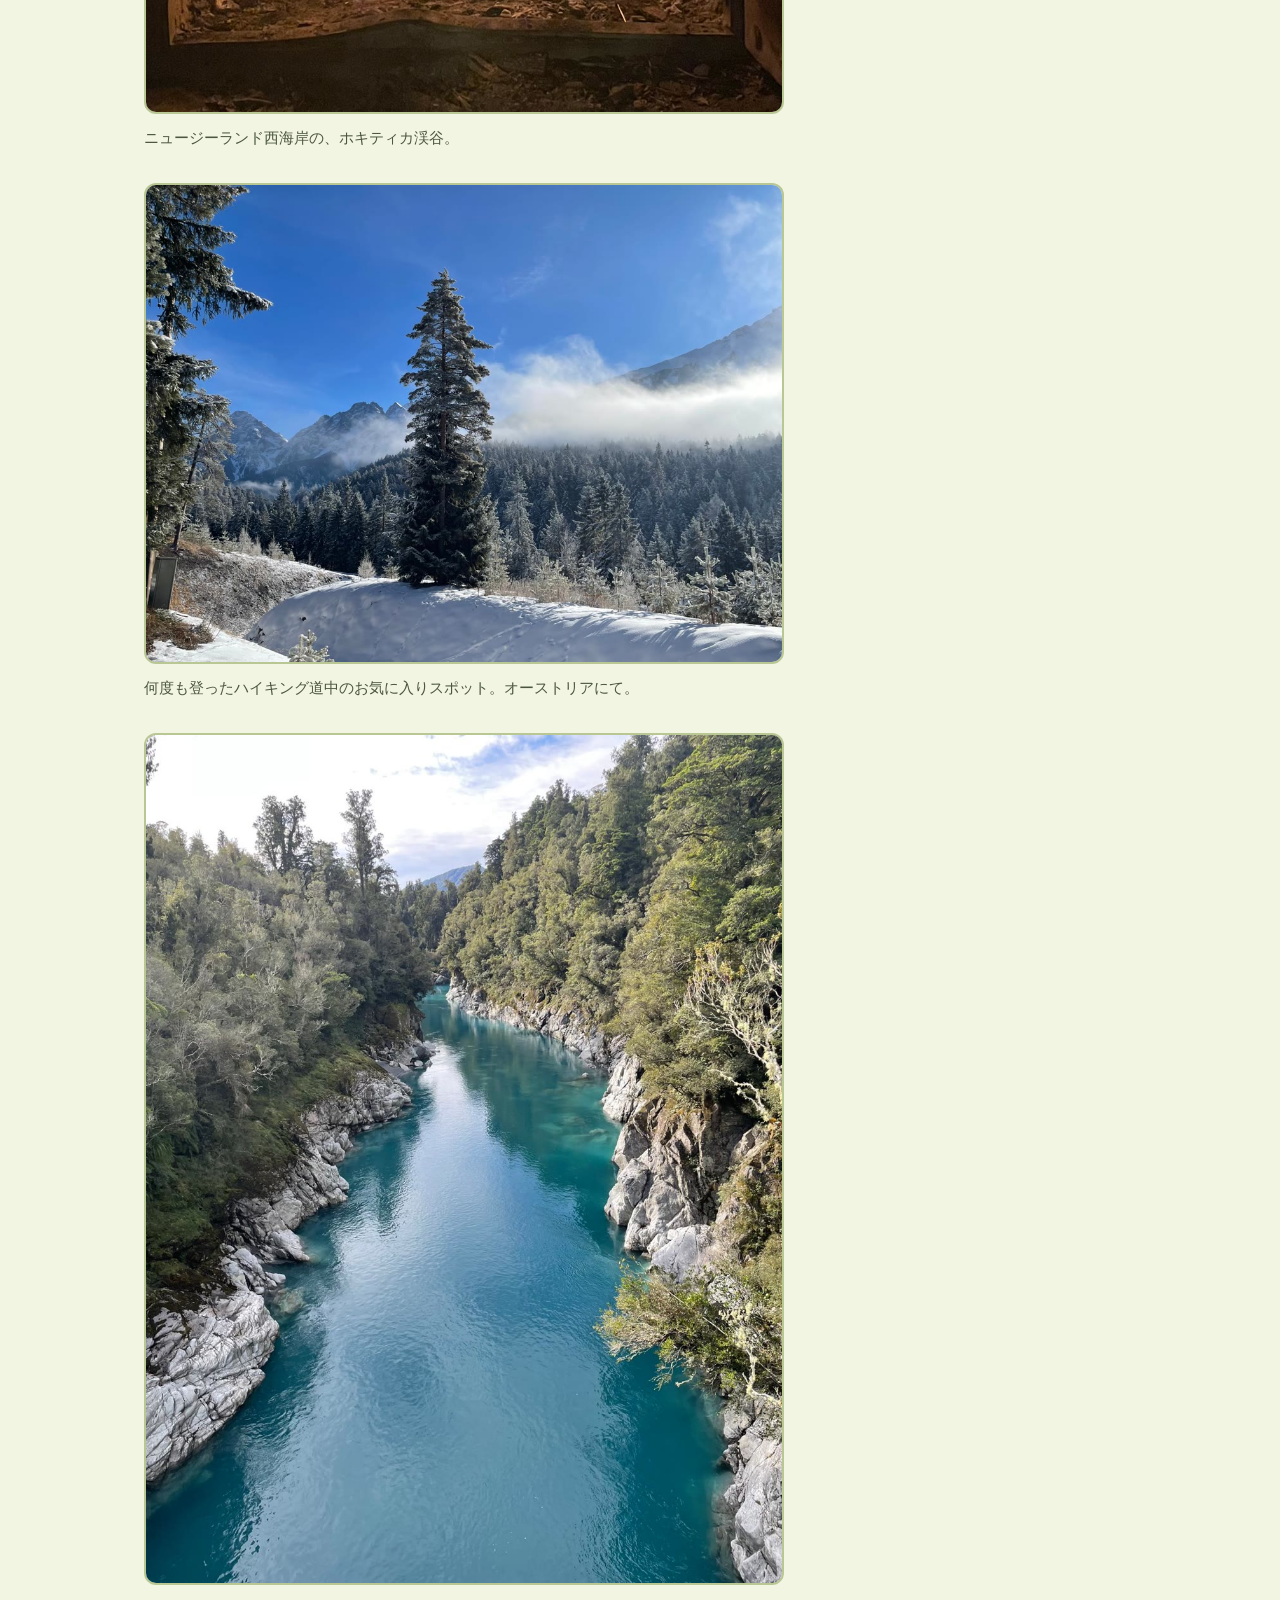
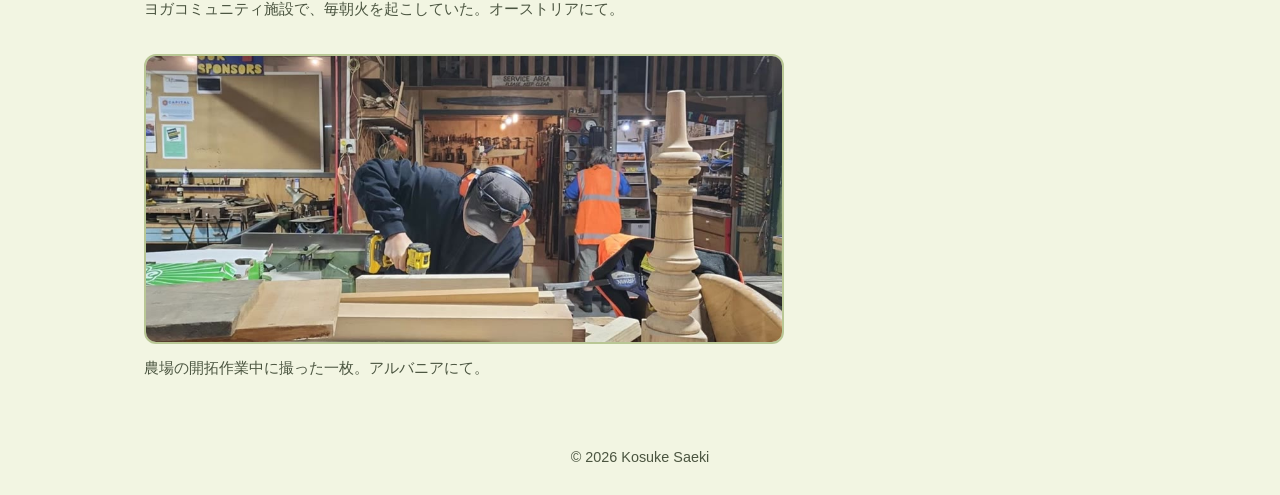
==== commit 10d7cdca: "Apply in-browser edits (profile, career, skills, life) and lock the site Read the edits saved to the" ====
--- a/backpacking.html
+++ b/backpacking.html
@@ -38,6 +38,5 @@
   </section>
 
   <footer>&copy; 2026 Kosuke Saeki</footer>
-  <script src="edit-mode.js" defer></script>
 </body>
 </html>
--- a/style.css
+++ b/style.css
@@ -294,87 +294,6 @@
   font-size: 0.9rem;
 }
 
-/* 編集モード */
-.edit-mode-active [contenteditable="true"]:hover,
-.edit-mode-active [contenteditable="true"]:focus {
-  outline: 2px dashed var(--color-accent);
-  outline-offset: 2px;
-  background-color: rgba(184, 92, 52, 0.06);
-}
-
-.edit-panel {
-  position: fixed;
-  right: 16px;
-  bottom: 16px;
-  z-index: 1000;
-  display: flex;
-  align-items: center;
-  gap: 8px;
-  background-color: var(--color-card-bg);
-  border: 2px solid var(--color-border);
-  border-radius: 10px;
-  padding: 8px 10px;
-  font-size: 0.85rem;
-  box-shadow: 0 2px 10px rgba(0, 0, 0, 0.12);
-}
-
-.edit-panel__label {
-  font-weight: 700;
-  color: var(--color-text);
-  margin-right: 2px;
-}
-
-.edit-panel button {
-  font-family: var(--font-family);
-  font-size: 0.8rem;
-  border: 1px solid var(--color-border);
-  background-color: var(--color-bg);
-  color: var(--color-text);
-  border-radius: 6px;
-  padding: 4px 8px;
-  cursor: pointer;
-}
-
-.edit-panel button:hover {
-  border-color: var(--color-accent);
-  color: var(--color-accent);
-}
-
-.edit-img-dragging {
-  cursor: grabbing !important;
-  opacity: 0.85;
-  outline: 2px dashed var(--color-accent);
-  outline-offset: 2px;
-}
-
-.edit-img-toolbar {
-  position: absolute;
-  z-index: 1001;
-  display: flex;
-  gap: 4px;
-  background-color: var(--color-card-bg);
-  border: 2px solid var(--color-accent);
-  border-radius: 8px;
-  padding: 4px;
-  box-shadow: 0 2px 10px rgba(0, 0, 0, 0.18);
-}
-
-.edit-img-toolbar button {
-  font-family: var(--font-family);
-  font-size: 0.85rem;
-  line-height: 1;
-  border: 1px solid var(--color-border);
-  background-color: var(--color-bg);
-  color: var(--color-text);
-  border-radius: 5px;
-  padding: 5px 7px;
-  cursor: pointer;
-}
-
-.edit-img-toolbar button:hover {
-  border-color: var(--color-accent);
-  color: var(--color-accent);
-}
 
 /* レスポンシブ */
 @media (max-width: 900px) {
